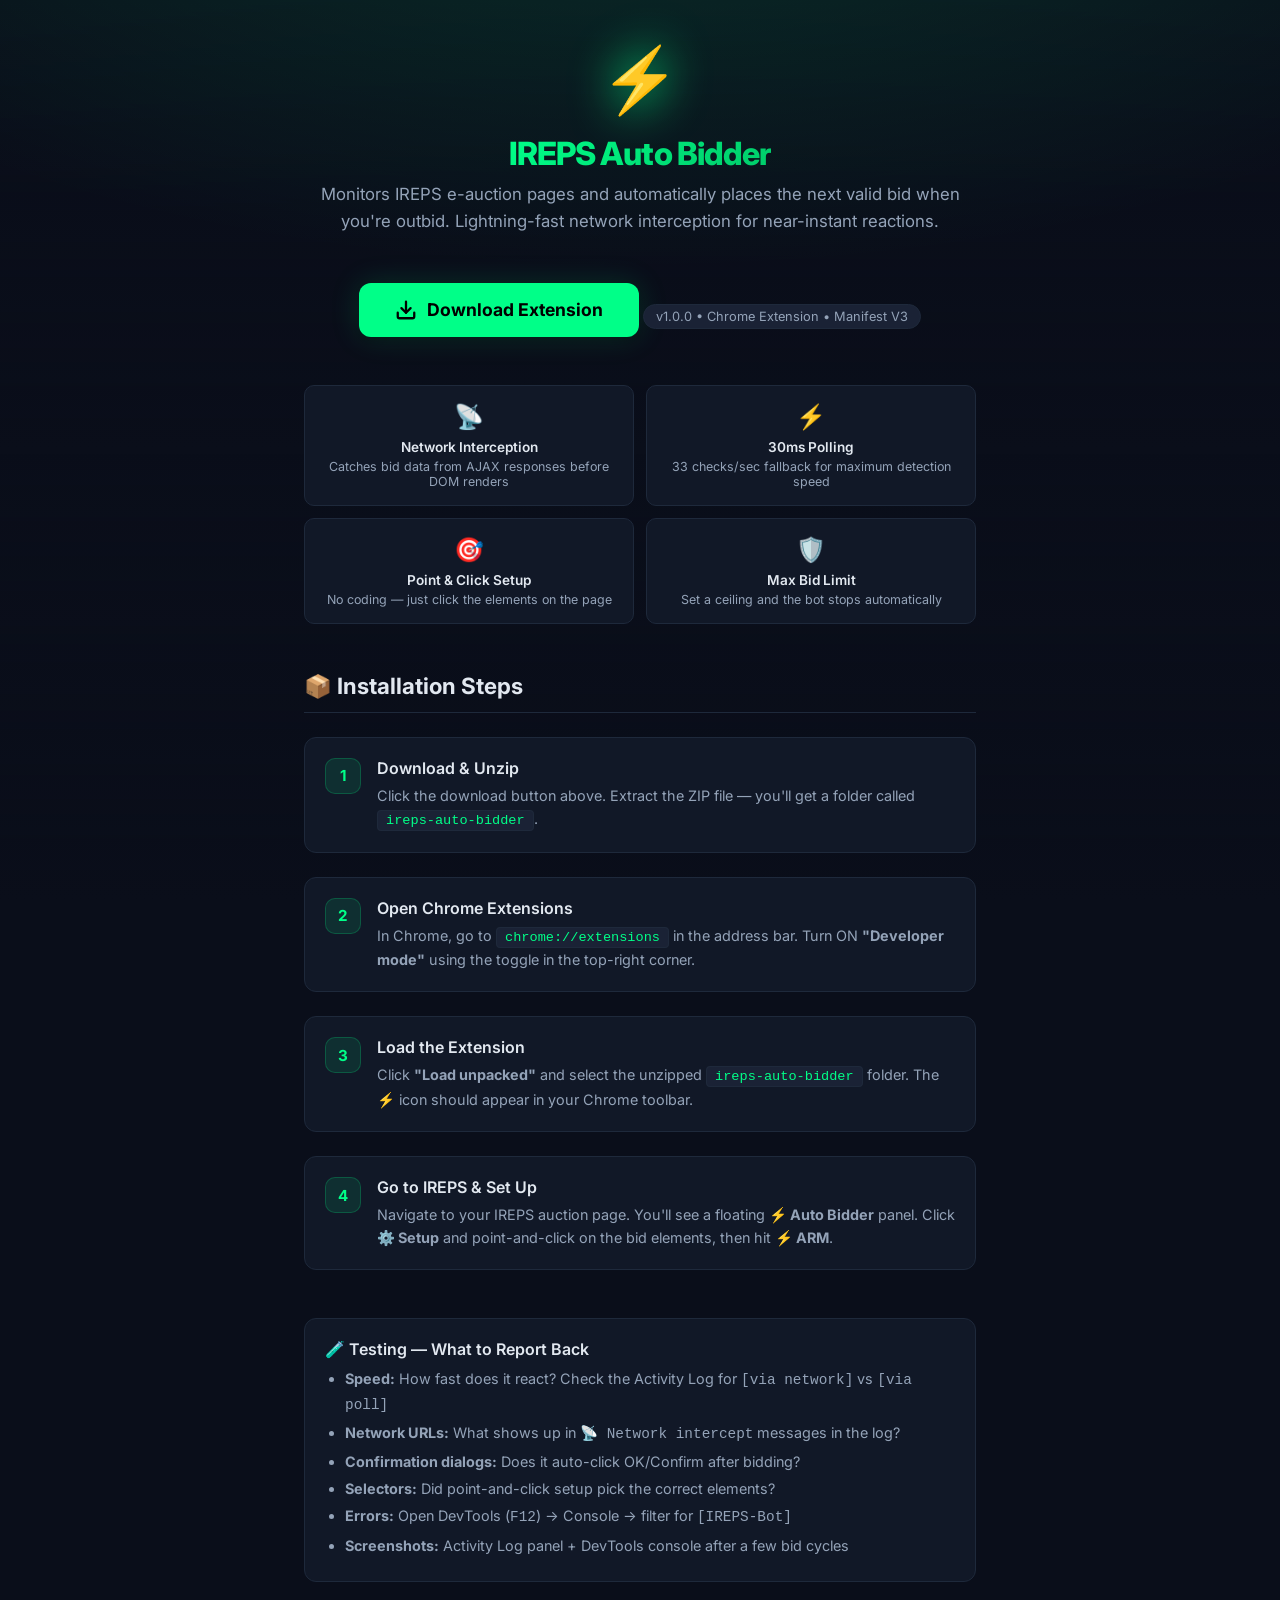
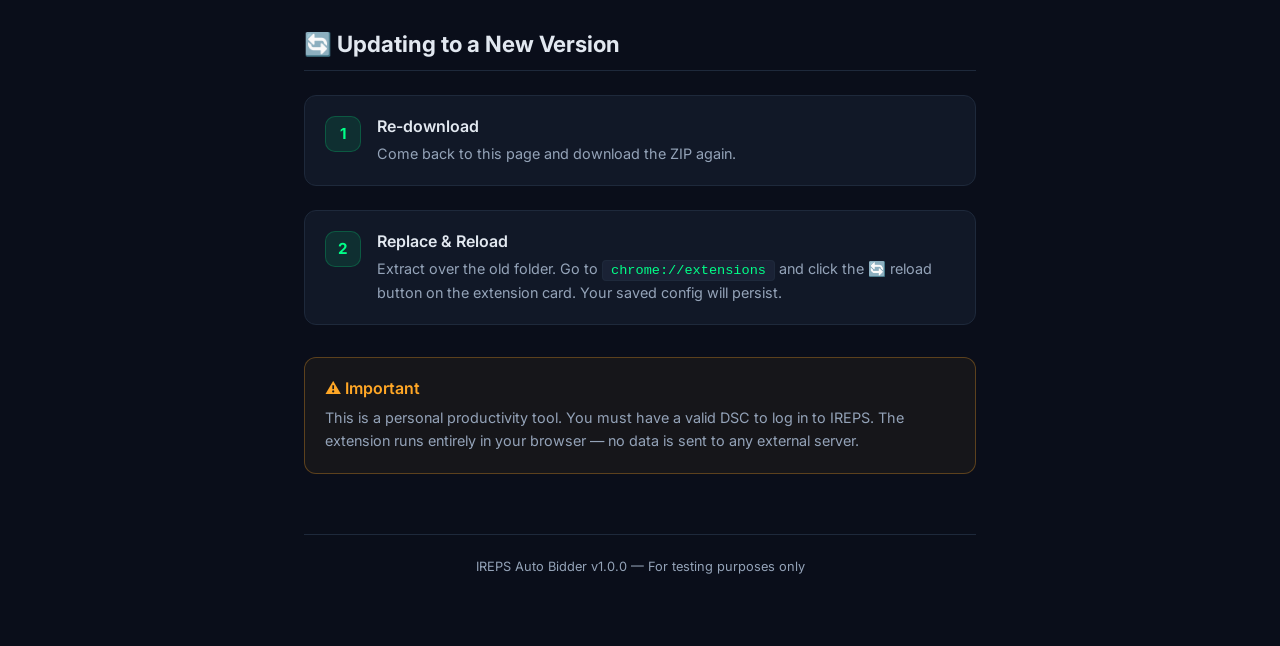
==== docs/index.html @ f345405d "feat: add install landing page for testers (GitHub Pages)" ====
<!DOCTYPE html>
<html lang="en">
<head>
  <meta charset="UTF-8">
  <meta name="viewport" content="width=device-width, initial-scale=1.0">
  <title>IREPS Auto Bidder — Install</title>
  <link href="https://fonts.googleapis.com/css2?family=Inter:wght@400;500;600;700;800&display=swap" rel="stylesheet">
  <style>
    :root {
      --bg: #0a0e1a;
      --surface: #111827;
      --surface-2: #1a2235;
      --border: #1e293b;
      --accent: #00ff88;
      --accent-dim: rgba(0, 255, 136, 0.1);
      --accent-glow: rgba(0, 255, 136, 0.15);
      --text: #e2e8f0;
      --text-dim: #94a3b8;
      --danger: #ff4757;
      --warning: #ffa726;
    }

    * { margin: 0; padding: 0; box-sizing: border-box; }

    body {
      font-family: 'Inter', -apple-system, sans-serif;
      background: var(--bg);
      color: var(--text);
      min-height: 100vh;
      overflow-x: hidden;
    }

    /* Animated background grid */
    body::before {
      content: '';
      position: fixed;
      inset: 0;
      background:
        radial-gradient(ellipse 80% 50% at 50% -20%, var(--accent-glow), transparent),
        linear-gradient(180deg, transparent 0%, var(--bg) 100%);
      z-index: 0;
    }

    .container {
      max-width: 720px;
      margin: 0 auto;
      padding: 40px 24px 80px;
      position: relative;
      z-index: 1;
    }

    /* Header */
    .hero {
      text-align: center;
      margin-bottom: 48px;
    }

    .hero-icon {
      font-size: 64px;
      display: block;
      margin-bottom: 16px;
      filter: drop-shadow(0 0 24px var(--accent));
      animation: pulse 2s ease-in-out infinite;
    }

    @keyframes pulse {
      0%, 100% { transform: scale(1); }
      50% { transform: scale(1.05); }
    }

    .hero h1 {
      font-size: 2rem;
      font-weight: 800;
      letter-spacing: -0.03em;
      margin-bottom: 8px;
    }

    .hero h1 span {
      background: linear-gradient(135deg, var(--accent), #00cc6a);
      -webkit-background-clip: text;
      -webkit-text-fill-color: transparent;
    }

    .hero p {
      color: var(--text-dim);
      font-size: 1.05rem;
      line-height: 1.6;
    }

    /* Download button */
    .download-section {
      text-align: center;
      margin-bottom: 48px;
    }

    .btn-download {
      display: inline-flex;
      align-items: center;
      gap: 10px;
      padding: 16px 36px;
      background: var(--accent);
      color: #000;
      font-size: 1.1rem;
      font-weight: 700;
      border: none;
      border-radius: 12px;
      cursor: pointer;
      text-decoration: none;
      transition: all 0.2s;
      box-shadow: 0 0 30px var(--accent-glow), 0 4px 12px rgba(0,0,0,0.3);
    }

    .btn-download:hover {
      transform: translateY(-2px);
      box-shadow: 0 0 40px rgba(0, 255, 136, 0.3), 0 8px 20px rgba(0,0,0,0.4);
    }

    .btn-download svg {
      width: 22px;
      height: 22px;
    }

    .version-tag {
      display: inline-block;
      margin-top: 12px;
      padding: 4px 12px;
      background: var(--surface-2);
      border: 1px solid var(--border);
      border-radius: 20px;
      font-size: 0.8rem;
      color: var(--text-dim);
    }

    /* Steps */
    .steps {
      margin-bottom: 48px;
    }

    .steps h2 {
      font-size: 1.4rem;
      font-weight: 700;
      margin-bottom: 24px;
      padding-bottom: 12px;
      border-bottom: 1px solid var(--border);
    }

    .step {
      display: flex;
      gap: 16px;
      margin-bottom: 24px;
      padding: 20px;
      background: var(--surface);
      border: 1px solid var(--border);
      border-radius: 12px;
      transition: border-color 0.2s;
    }

    .step:hover {
      border-color: var(--accent);
    }

    .step-number {
      flex-shrink: 0;
      width: 36px;
      height: 36px;
      display: flex;
      align-items: center;
      justify-content: center;
      background: var(--accent-dim);
      color: var(--accent);
      font-weight: 700;
      font-size: 0.95rem;
      border-radius: 10px;
      border: 1px solid rgba(0, 255, 136, 0.2);
    }

    .step-content h3 {
      font-size: 1rem;
      font-weight: 600;
      margin-bottom: 6px;
    }

    .step-content p {
      color: var(--text-dim);
      font-size: 0.9rem;
      line-height: 1.6;
    }

    .step-content code {
      background: var(--surface-2);
      padding: 2px 8px;
      border-radius: 4px;
      font-size: 0.85rem;
      color: var(--accent);
      border: 1px solid var(--border);
    }

    /* Info cards */
    .info-card {
      padding: 20px;
      background: var(--surface);
      border: 1px solid var(--border);
      border-radius: 12px;
      margin-bottom: 16px;
    }

    .info-card h3 {
      font-size: 1rem;
      font-weight: 600;
      margin-bottom: 8px;
      display: flex;
      align-items: center;
      gap: 8px;
    }

    .info-card p, .info-card li {
      color: var(--text-dim);
      font-size: 0.9rem;
      line-height: 1.6;
    }

    .info-card ul {
      padding-left: 20px;
      margin-top: 8px;
    }

    .info-card ul li {
      margin-bottom: 4px;
    }

    .warning-card {
      border-color: rgba(255, 167, 38, 0.3);
      background: rgba(255, 167, 38, 0.05);
    }

    .warning-card h3 { color: var(--warning); }

    /* Features section */
    .features {
      display: grid;
      grid-template-columns: 1fr 1fr;
      gap: 12px;
      margin-bottom: 48px;
    }

    .feature {
      padding: 16px;
      background: var(--surface);
      border: 1px solid var(--border);
      border-radius: 10px;
      text-align: center;
    }

    .feature-icon {
      font-size: 1.5rem;
      margin-bottom: 8px;
    }

    .feature h4 {
      font-size: 0.85rem;
      font-weight: 600;
      margin-bottom: 4px;
    }

    .feature p {
      font-size: 0.78rem;
      color: var(--text-dim);
    }

    /* Update section */
    .update-section {
      margin-top: 48px;
    }

    .update-section h2 {
      font-size: 1.4rem;
      font-weight: 700;
      margin-bottom: 24px;
      padding-bottom: 12px;
      border-bottom: 1px solid var(--border);
    }

    /* Footer */
    .footer {
      text-align: center;
      margin-top: 60px;
      padding-top: 24px;
      border-top: 1px solid var(--border);
      color: var(--text-dim);
      font-size: 0.8rem;
    }

    /* Responsive */
    @media (max-width: 600px) {
      .features { grid-template-columns: 1fr; }
      .hero h1 { font-size: 1.6rem; }
      .container { padding: 24px 16px 60px; }
    }
  </style>
</head>
<body>
  <div class="container">
    <!-- Hero -->
    <div class="hero">
      <span class="hero-icon">⚡</span>
      <h1><span>IREPS Auto Bidder</span></h1>
      <p>Monitors IREPS e-auction pages and automatically places the next valid bid when you're outbid. Lightning-fast network interception for near-instant reactions.</p>
    </div>

    <!-- Download -->
    <div class="download-section">
      <a class="btn-download" id="downloadBtn" href="#">
        <svg viewBox="0 0 24 24" fill="none" stroke="currentColor" stroke-width="2.5" stroke-linecap="round" stroke-linejoin="round">
          <path d="M21 15v4a2 2 0 0 1-2 2H5a2 2 0 0 1-2-2v-4"/>
          <polyline points="7 10 12 15 17 10"/>
          <line x1="12" y1="15" x2="12" y2="3"/>
        </svg>
        Download Extension
      </a>
      <div class="version-tag">v1.0.0 • Chrome Extension • Manifest V3</div>
    </div>

    <!-- Features -->
    <div class="features">
      <div class="feature">
        <div class="feature-icon">📡</div>
        <h4>Network Interception</h4>
        <p>Catches bid data from AJAX responses before DOM renders</p>
      </div>
      <div class="feature">
        <div class="feature-icon">⚡</div>
        <h4>30ms Polling</h4>
        <p>33 checks/sec fallback for maximum detection speed</p>
      </div>
      <div class="feature">
        <div class="feature-icon">🎯</div>
        <h4>Point & Click Setup</h4>
        <p>No coding — just click the elements on the page</p>
      </div>
      <div class="feature">
        <div class="feature-icon">🛡️</div>
        <h4>Max Bid Limit</h4>
        <p>Set a ceiling and the bot stops automatically</p>
      </div>
    </div>

    <!-- Install Steps -->
    <div class="steps">
      <h2>📦 Installation Steps</h2>

      <div class="step">
        <div class="step-number">1</div>
        <div class="step-content">
          <h3>Download & Unzip</h3>
          <p>Click the download button above. Extract the ZIP file — you'll get a folder called <code>ireps-auto-bidder</code>.</p>
        </div>
      </div>

      <div class="step">
        <div class="step-number">2</div>
        <div class="step-content">
          <h3>Open Chrome Extensions</h3>
          <p>In Chrome, go to <code>chrome://extensions</code> in the address bar. Turn ON <strong>"Developer mode"</strong> using the toggle in the top-right corner.</p>
        </div>
      </div>

      <div class="step">
        <div class="step-number">3</div>
        <div class="step-content">
          <h3>Load the Extension</h3>
          <p>Click <strong>"Load unpacked"</strong> and select the unzipped <code>ireps-auto-bidder</code> folder. The ⚡ icon should appear in your Chrome toolbar.</p>
        </div>
      </div>

      <div class="step">
        <div class="step-number">4</div>
        <div class="step-content">
          <h3>Go to IREPS & Set Up</h3>
          <p>Navigate to your IREPS auction page. You'll see a floating <strong>⚡ Auto Bidder</strong> panel. Click <strong>⚙️ Setup</strong> and point-and-click on the bid elements, then hit <strong>⚡ ARM</strong>.</p>
        </div>
      </div>
    </div>

    <!-- What to report -->
    <div class="info-card">
      <h3>🧪 Testing — What to Report Back</h3>
      <ul>
        <li><strong>Speed:</strong> How fast does it react? Check the Activity Log for <code>[via network]</code> vs <code>[via poll]</code></li>
        <li><strong>Network URLs:</strong> What shows up in <code>📡 Network intercept</code> messages in the log?</li>
        <li><strong>Confirmation dialogs:</strong> Does it auto-click OK/Confirm after bidding?</li>
        <li><strong>Selectors:</strong> Did point-and-click setup pick the correct elements?</li>
        <li><strong>Errors:</strong> Open DevTools (<code>F12</code>) → Console → filter for <code>[IREPS-Bot]</code></li>
        <li><strong>Screenshots:</strong> Activity Log panel + DevTools console after a few bid cycles</li>
      </ul>
    </div>

    <!-- Update instructions -->
    <div class="update-section">
      <h2>🔄 Updating to a New Version</h2>
      <div class="step">
        <div class="step-number">1</div>
        <div class="step-content">
          <h3>Re-download</h3>
          <p>Come back to this page and download the ZIP again.</p>
        </div>
      </div>
      <div class="step">
        <div class="step-number">2</div>
        <div class="step-content">
          <h3>Replace & Reload</h3>
          <p>Extract over the old folder. Go to <code>chrome://extensions</code> and click the 🔄 reload button on the extension card. Your saved config will persist.</p>
        </div>
      </div>
    </div>

    <div class="info-card warning-card" style="margin-top: 32px;">
      <h3>⚠️ Important</h3>
      <p>This is a personal productivity tool. You must have a valid DSC to log in to IREPS. The extension runs entirely in your browser — no data is sent to any external server.</p>
    </div>

    <div class="footer">
      <p>IREPS Auto Bidder v1.0.0 &mdash; For testing purposes only</p>
    </div>
  </div>

  <script>
    // Set download URL based on GitHub repo
    // Replace OWNER and REPO with actual values
    const owner = 'ryuk6911';
    const repo = 'ireps-auto-bidder';
    const downloadUrl = `https://github.com/${owner}/${repo}/archive/refs/heads/main.zip`;

    document.getElementById('downloadBtn').href = downloadUrl;
  </script>
</body>
</html>
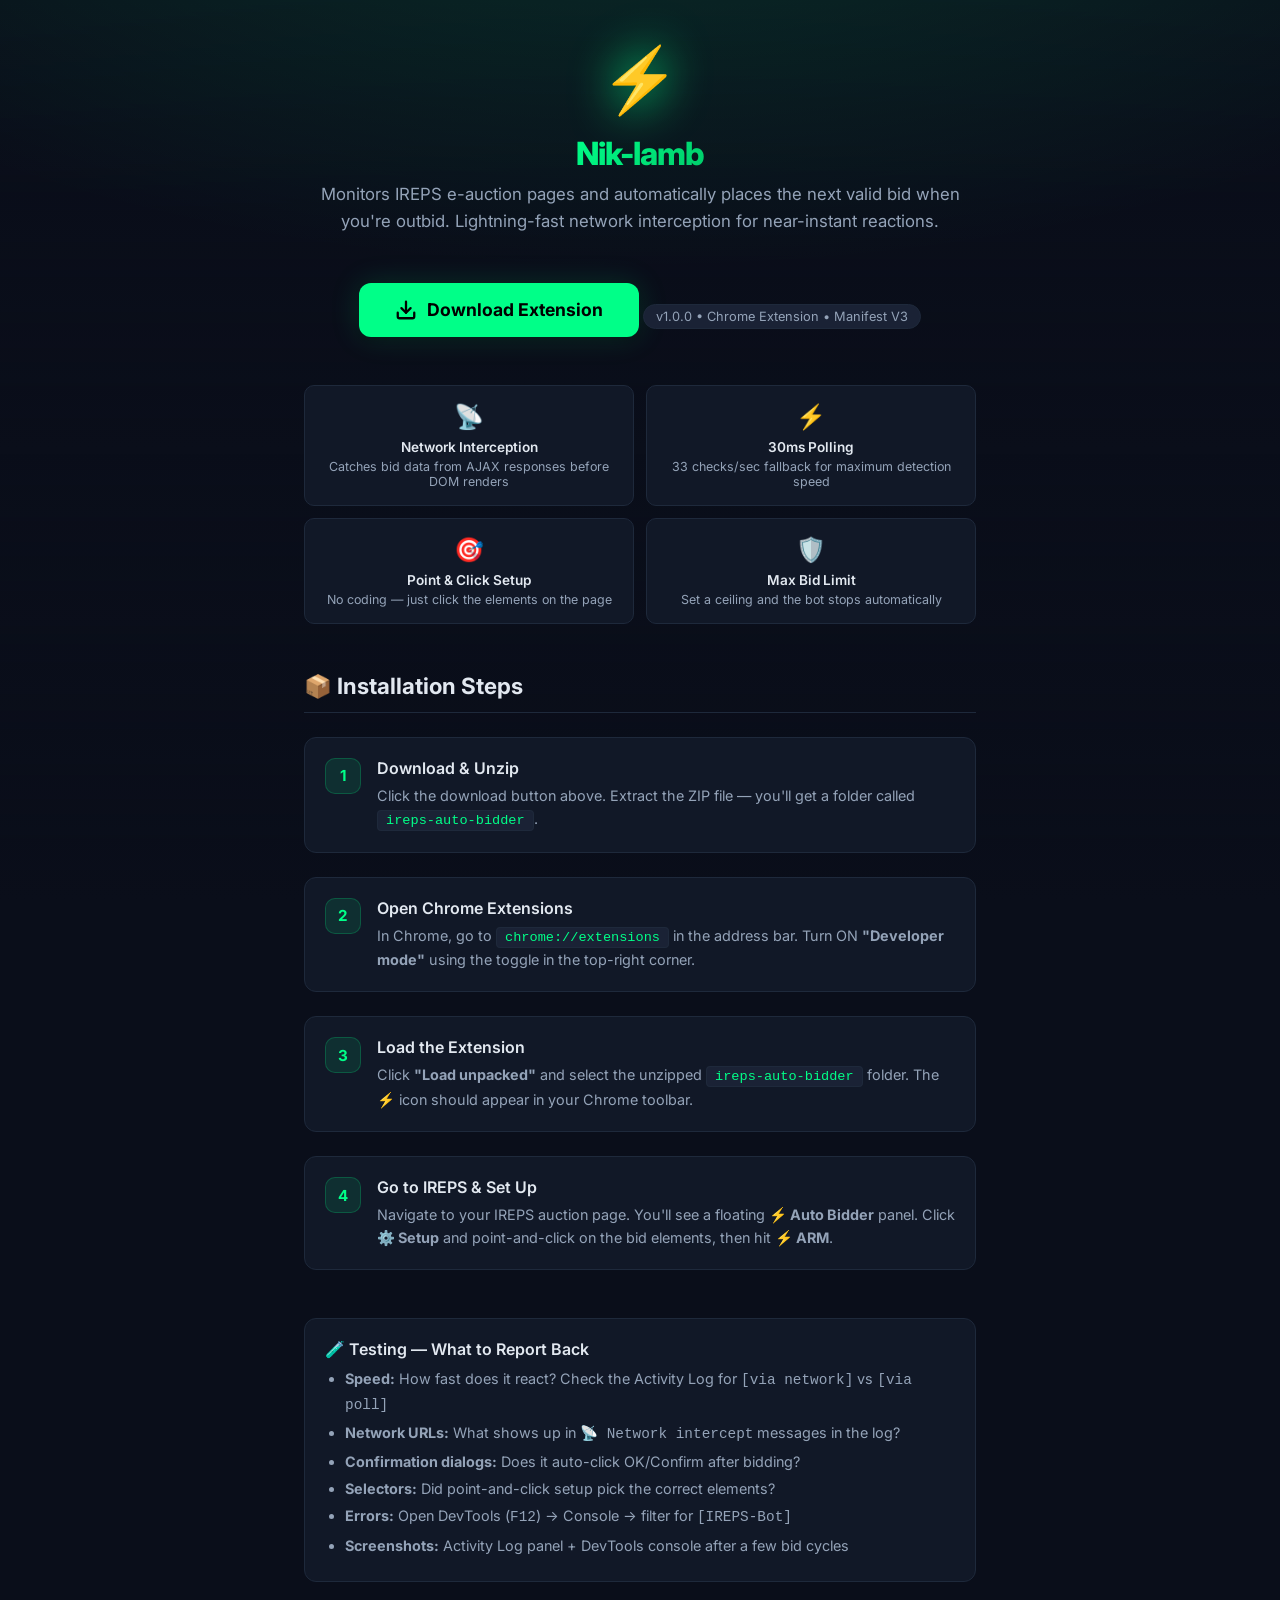
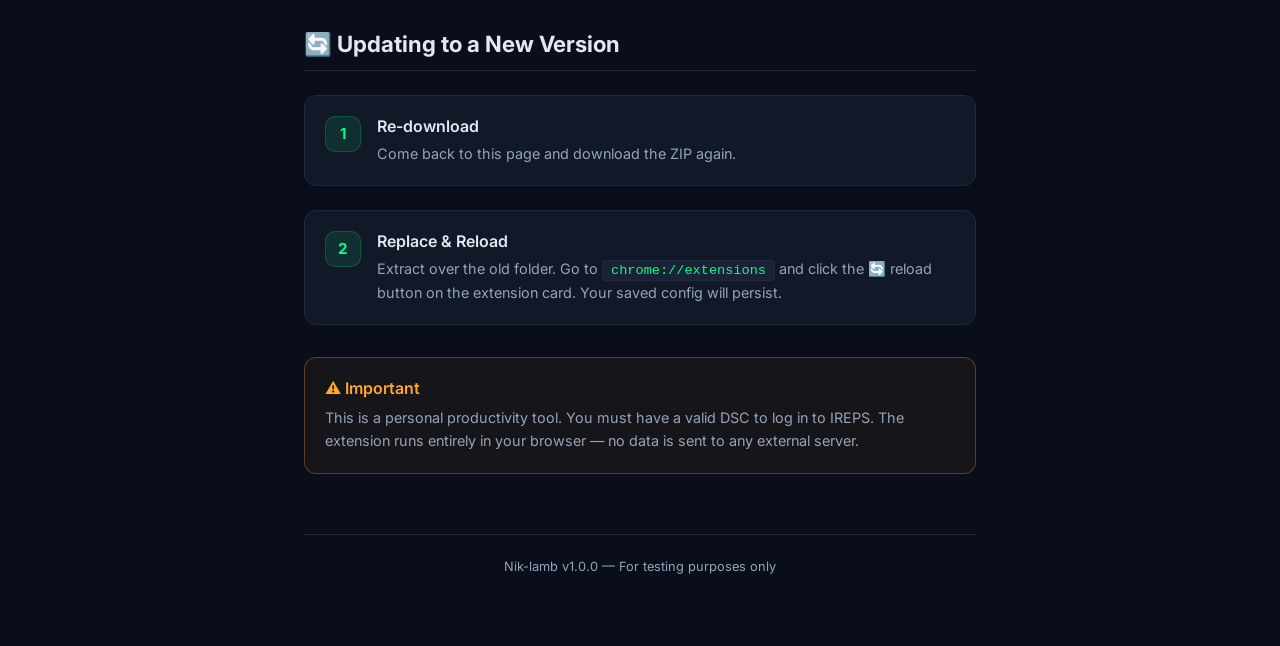
==== commit 6ab56f8d: "rename: IREPS Auto Bidder → Nik-lamb" ====
--- a/docs/index.html
+++ b/docs/index.html
@@ -3,7 +3,7 @@
 <head>
   <meta charset="UTF-8">
   <meta name="viewport" content="width=device-width, initial-scale=1.0">
-  <title>IREPS Auto Bidder — Install</title>
+  <title>Nik-lamb — Install</title>
   <link href="https://fonts.googleapis.com/css2?family=Inter:wght@400;500;600;700;800&display=swap" rel="stylesheet">
   <style>
     :root {
@@ -303,7 +303,7 @@
     <!-- Hero -->
     <div class="hero">
       <span class="hero-icon">⚡</span>
-      <h1><span>IREPS Auto Bidder</span></h1>
+      <h1><span>Nik-lamb</span></h1>
       <p>Monitors IREPS e-auction pages and automatically places the next valid bid when you're outbid. Lightning-fast network interception for near-instant reactions.</p>
     </div>
 
@@ -419,7 +419,7 @@
     </div>
 
     <div class="footer">
-      <p>IREPS Auto Bidder v1.0.0 &mdash; For testing purposes only</p>
+      <p>Nik-lamb v1.0.0 &mdash; For testing purposes only</p>
     </div>
   </div>
 
@@ -427,7 +427,7 @@
     // Set download URL based on GitHub repo
     // Replace OWNER and REPO with actual values
     const owner = 'ryuk6911';
-    const repo = 'ireps-auto-bidder';
+    const repo = 'nik-lamb';
     const downloadUrl = `https://github.com/${owner}/${repo}/archive/refs/heads/main.zip`;
 
     document.getElementById('downloadBtn').href = downloadUrl;
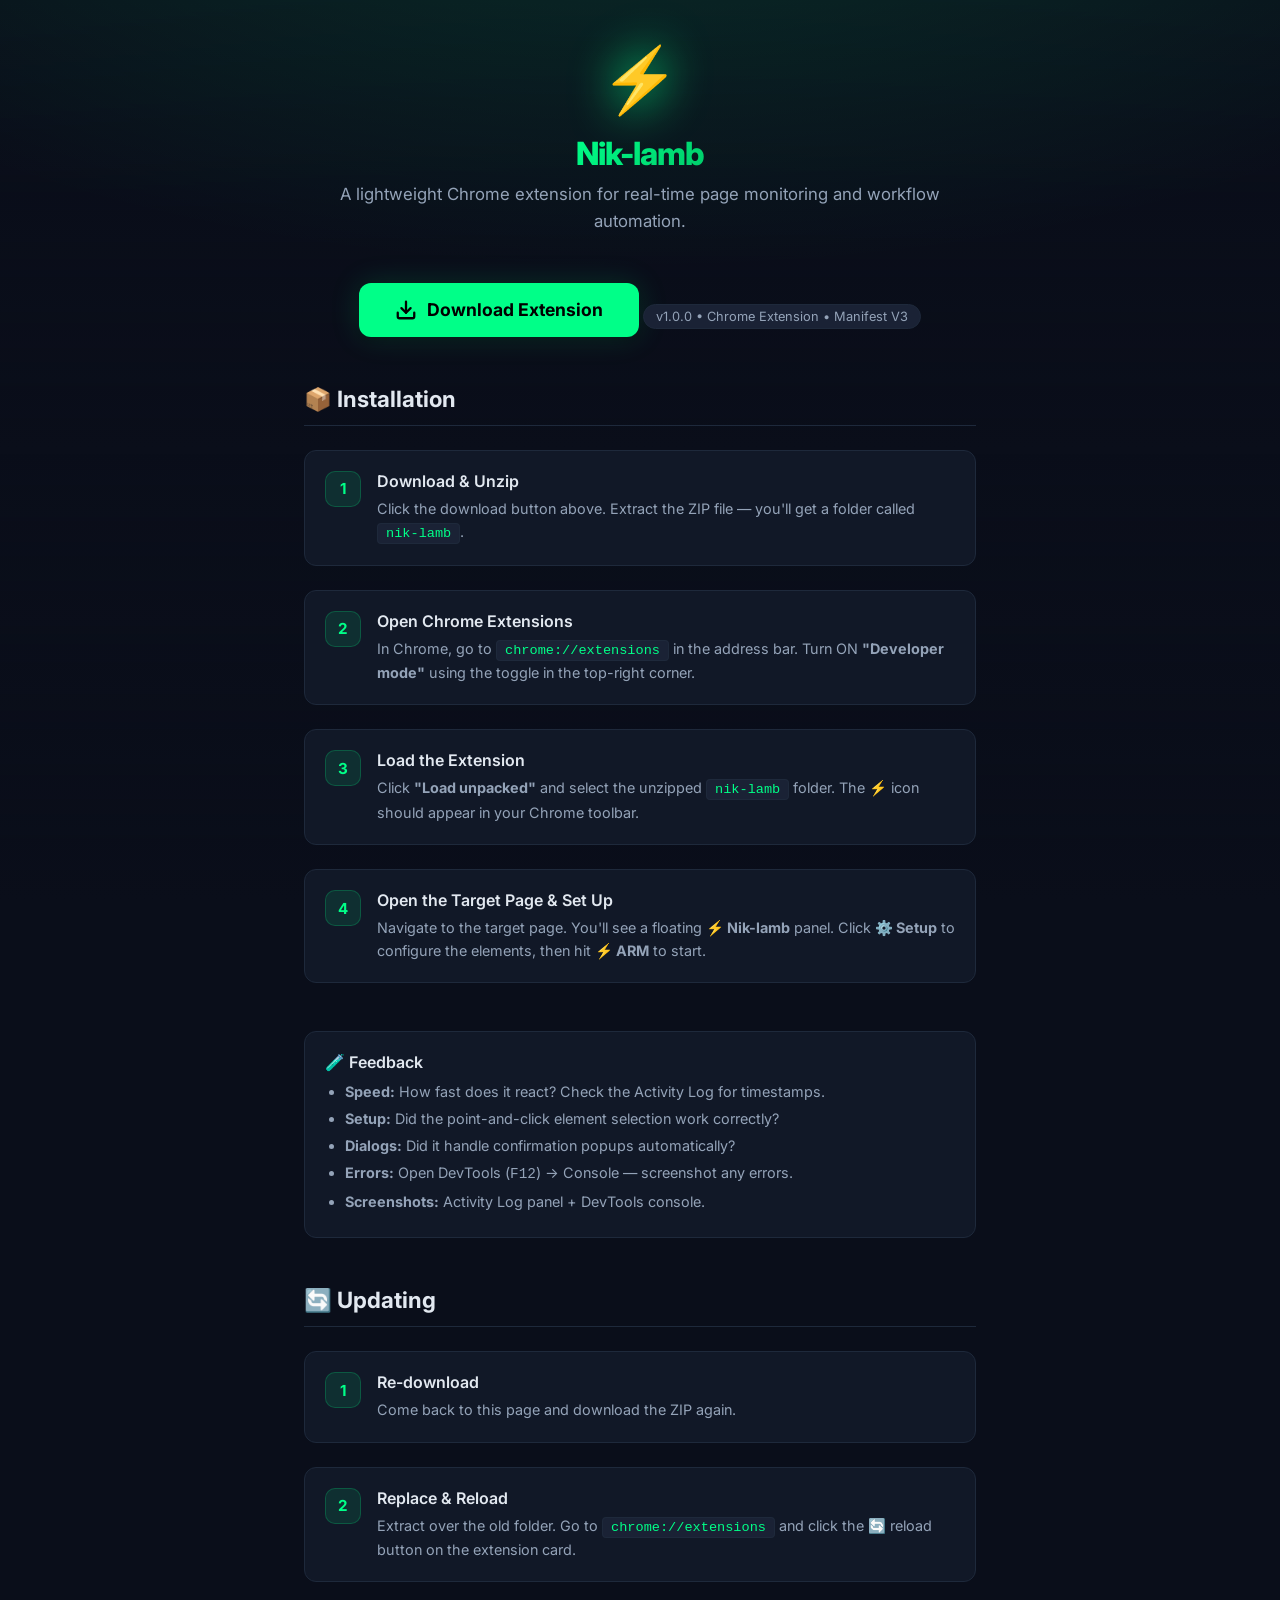
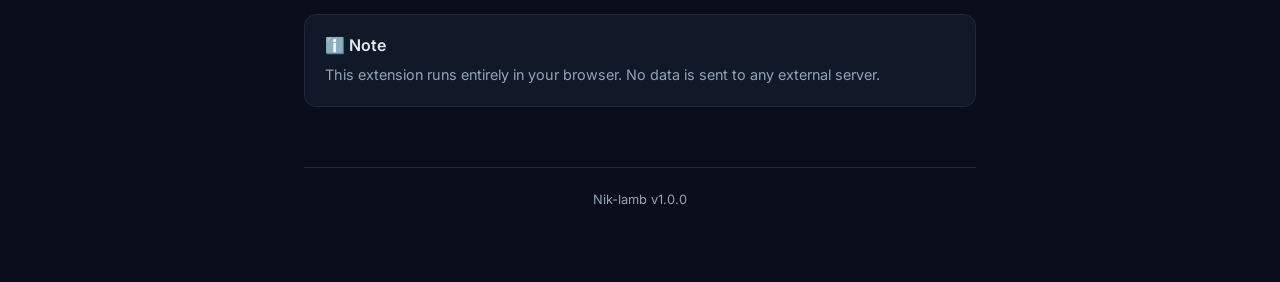
==== commit 45847002: "rebrand: sanitize all public-facing references" ====
--- a/docs/index.html
+++ b/docs/index.html
@@ -16,7 +16,6 @@
       --accent-glow: rgba(0, 255, 136, 0.15);
       --text: #e2e8f0;
       --text-dim: #94a3b8;
-      --danger: #ff4757;
       --warning: #ffa726;
     }
 
@@ -30,7 +29,6 @@
       overflow-x: hidden;
     }
 
-    /* Animated background grid */
     body::before {
       content: '';
       position: fixed;
@@ -49,7 +47,6 @@
       z-index: 1;
     }
 
-    /* Header */
     .hero {
       text-align: center;
       margin-bottom: 48px;
@@ -87,7 +84,6 @@
       line-height: 1.6;
     }
 
-    /* Download button */
     .download-section {
       text-align: center;
       margin-bottom: 48px;
@@ -131,7 +127,6 @@
       color: var(--text-dim);
     }
 
-    /* Steps */
     .steps {
       margin-bottom: 48px;
     }
@@ -195,7 +190,6 @@
       border: 1px solid var(--border);
     }
 
-    /* Info cards */
     .info-card {
       padding: 20px;
       background: var(--surface);
@@ -228,46 +222,6 @@
       margin-bottom: 4px;
     }
 
-    .warning-card {
-      border-color: rgba(255, 167, 38, 0.3);
-      background: rgba(255, 167, 38, 0.05);
-    }
-
-    .warning-card h3 { color: var(--warning); }
-
-    /* Features section */
-    .features {
-      display: grid;
-      grid-template-columns: 1fr 1fr;
-      gap: 12px;
-      margin-bottom: 48px;
-    }
-
-    .feature {
-      padding: 16px;
-      background: var(--surface);
-      border: 1px solid var(--border);
-      border-radius: 10px;
-      text-align: center;
-    }
-
-    .feature-icon {
-      font-size: 1.5rem;
-      margin-bottom: 8px;
-    }
-
-    .feature h4 {
-      font-size: 0.85rem;
-      font-weight: 600;
-      margin-bottom: 4px;
-    }
-
-    .feature p {
-      font-size: 0.78rem;
-      color: var(--text-dim);
-    }
-
-    /* Update section */
     .update-section {
       margin-top: 48px;
     }
@@ -280,7 +234,6 @@
       border-bottom: 1px solid var(--border);
     }
 
-    /* Footer */
     .footer {
       text-align: center;
       margin-top: 60px;
@@ -290,9 +243,7 @@
       font-size: 0.8rem;
     }
 
-    /* Responsive */
     @media (max-width: 600px) {
-      .features { grid-template-columns: 1fr; }
       .hero h1 { font-size: 1.6rem; }
       .container { padding: 24px 16px 60px; }
     }
@@ -300,14 +251,12 @@
 </head>
 <body>
   <div class="container">
-    <!-- Hero -->
     <div class="hero">
       <span class="hero-icon">⚡</span>
       <h1><span>Nik-lamb</span></h1>
-      <p>Monitors IREPS e-auction pages and automatically places the next valid bid when you're outbid. Lightning-fast network interception for near-instant reactions.</p>
-    </div>
-
-    <!-- Download -->
+      <p>A lightweight Chrome extension for real-time page monitoring and workflow automation.</p>
+    </div>
+
     <div class="download-section">
       <a class="btn-download" id="downloadBtn" href="#">
         <svg viewBox="0 0 24 24" fill="none" stroke="currentColor" stroke-width="2.5" stroke-linecap="round" stroke-linejoin="round">
@@ -320,39 +269,14 @@
       <div class="version-tag">v1.0.0 • Chrome Extension • Manifest V3</div>
     </div>
 
-    <!-- Features -->
-    <div class="features">
-      <div class="feature">
-        <div class="feature-icon">📡</div>
-        <h4>Network Interception</h4>
-        <p>Catches bid data from AJAX responses before DOM renders</p>
-      </div>
-      <div class="feature">
-        <div class="feature-icon">⚡</div>
-        <h4>30ms Polling</h4>
-        <p>33 checks/sec fallback for maximum detection speed</p>
-      </div>
-      <div class="feature">
-        <div class="feature-icon">🎯</div>
-        <h4>Point & Click Setup</h4>
-        <p>No coding — just click the elements on the page</p>
-      </div>
-      <div class="feature">
-        <div class="feature-icon">🛡️</div>
-        <h4>Max Bid Limit</h4>
-        <p>Set a ceiling and the bot stops automatically</p>
-      </div>
-    </div>
-
-    <!-- Install Steps -->
     <div class="steps">
-      <h2>📦 Installation Steps</h2>
+      <h2>📦 Installation</h2>
 
       <div class="step">
         <div class="step-number">1</div>
         <div class="step-content">
           <h3>Download & Unzip</h3>
-          <p>Click the download button above. Extract the ZIP file — you'll get a folder called <code>ireps-auto-bidder</code>.</p>
+          <p>Click the download button above. Extract the ZIP file — you'll get a folder called <code>nik-lamb</code>.</p>
         </div>
       </div>
 
@@ -368,35 +292,32 @@
         <div class="step-number">3</div>
         <div class="step-content">
           <h3>Load the Extension</h3>
-          <p>Click <strong>"Load unpacked"</strong> and select the unzipped <code>ireps-auto-bidder</code> folder. The ⚡ icon should appear in your Chrome toolbar.</p>
+          <p>Click <strong>"Load unpacked"</strong> and select the unzipped <code>nik-lamb</code> folder. The ⚡ icon should appear in your Chrome toolbar.</p>
         </div>
       </div>
 
       <div class="step">
         <div class="step-number">4</div>
         <div class="step-content">
-          <h3>Go to IREPS & Set Up</h3>
-          <p>Navigate to your IREPS auction page. You'll see a floating <strong>⚡ Auto Bidder</strong> panel. Click <strong>⚙️ Setup</strong> and point-and-click on the bid elements, then hit <strong>⚡ ARM</strong>.</p>
-        </div>
-      </div>
-    </div>
-
-    <!-- What to report -->
+          <h3>Open the Target Page & Set Up</h3>
+          <p>Navigate to the target page. You'll see a floating <strong>⚡ Nik-lamb</strong> panel. Click <strong>⚙️ Setup</strong> to configure the elements, then hit <strong>⚡ ARM</strong> to start.</p>
+        </div>
+      </div>
+    </div>
+
     <div class="info-card">
-      <h3>🧪 Testing — What to Report Back</h3>
+      <h3>🧪 Feedback</h3>
       <ul>
-        <li><strong>Speed:</strong> How fast does it react? Check the Activity Log for <code>[via network]</code> vs <code>[via poll]</code></li>
-        <li><strong>Network URLs:</strong> What shows up in <code>📡 Network intercept</code> messages in the log?</li>
-        <li><strong>Confirmation dialogs:</strong> Does it auto-click OK/Confirm after bidding?</li>
-        <li><strong>Selectors:</strong> Did point-and-click setup pick the correct elements?</li>
-        <li><strong>Errors:</strong> Open DevTools (<code>F12</code>) → Console → filter for <code>[IREPS-Bot]</code></li>
-        <li><strong>Screenshots:</strong> Activity Log panel + DevTools console after a few bid cycles</li>
+        <li><strong>Speed:</strong> How fast does it react? Check the Activity Log for timestamps.</li>
+        <li><strong>Setup:</strong> Did the point-and-click element selection work correctly?</li>
+        <li><strong>Dialogs:</strong> Did it handle confirmation popups automatically?</li>
+        <li><strong>Errors:</strong> Open DevTools (<code>F12</code>) → Console — screenshot any errors.</li>
+        <li><strong>Screenshots:</strong> Activity Log panel + DevTools console.</li>
       </ul>
     </div>
 
-    <!-- Update instructions -->
     <div class="update-section">
-      <h2>🔄 Updating to a New Version</h2>
+      <h2>🔄 Updating</h2>
       <div class="step">
         <div class="step-number">1</div>
         <div class="step-content">
@@ -408,28 +329,25 @@
         <div class="step-number">2</div>
         <div class="step-content">
           <h3>Replace & Reload</h3>
-          <p>Extract over the old folder. Go to <code>chrome://extensions</code> and click the 🔄 reload button on the extension card. Your saved config will persist.</p>
-        </div>
-      </div>
-    </div>
-
-    <div class="info-card warning-card" style="margin-top: 32px;">
-      <h3>⚠️ Important</h3>
-      <p>This is a personal productivity tool. You must have a valid DSC to log in to IREPS. The extension runs entirely in your browser — no data is sent to any external server.</p>
+          <p>Extract over the old folder. Go to <code>chrome://extensions</code> and click the 🔄 reload button on the extension card.</p>
+        </div>
+      </div>
+    </div>
+
+    <div class="info-card" style="margin-top: 32px;">
+      <h3>ℹ️ Note</h3>
+      <p>This extension runs entirely in your browser. No data is sent to any external server.</p>
     </div>
 
     <div class="footer">
-      <p>Nik-lamb v1.0.0 &mdash; For testing purposes only</p>
+      <p>Nik-lamb v1.0.0</p>
     </div>
   </div>
 
   <script>
-    // Set download URL based on GitHub repo
-    // Replace OWNER and REPO with actual values
     const owner = 'ryuk6911';
     const repo = 'nik-lamb';
     const downloadUrl = `https://github.com/${owner}/${repo}/archive/refs/heads/main.zip`;
-
     document.getElementById('downloadBtn').href = downloadUrl;
   </script>
 </body>
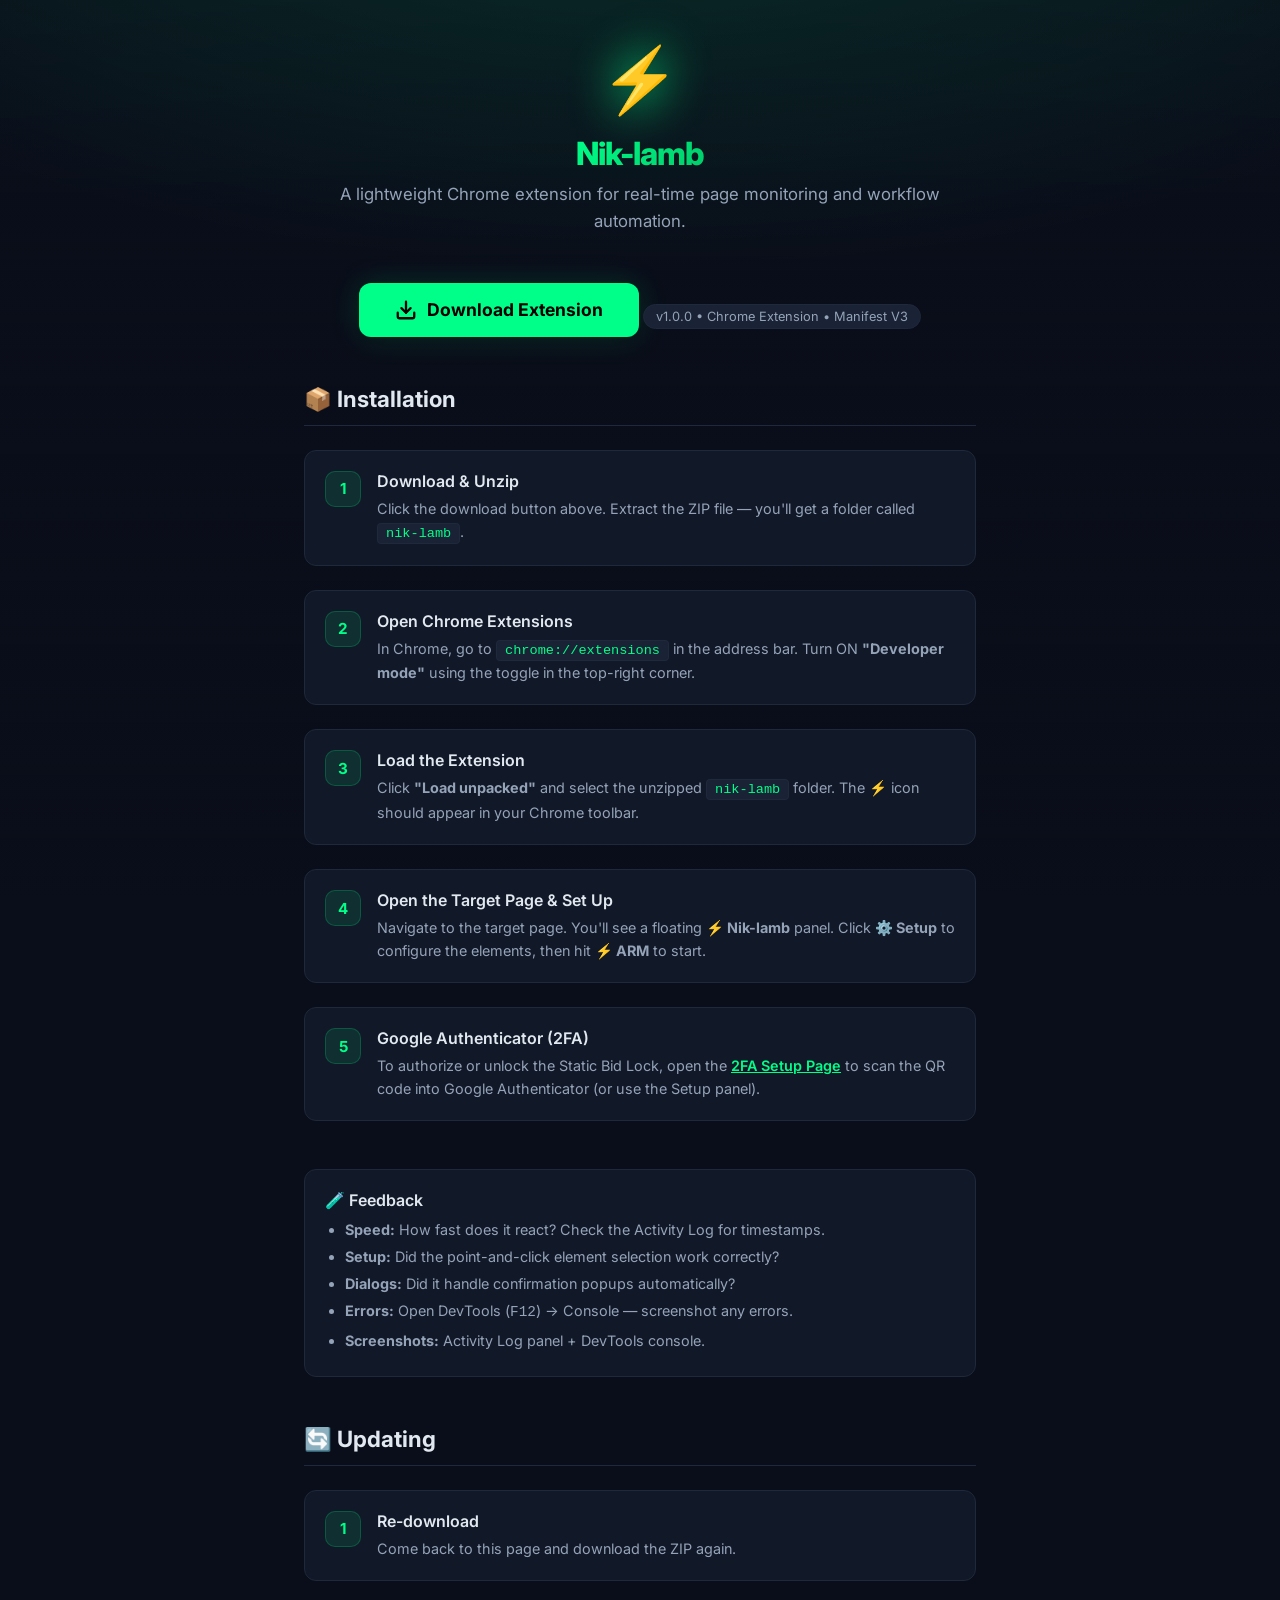
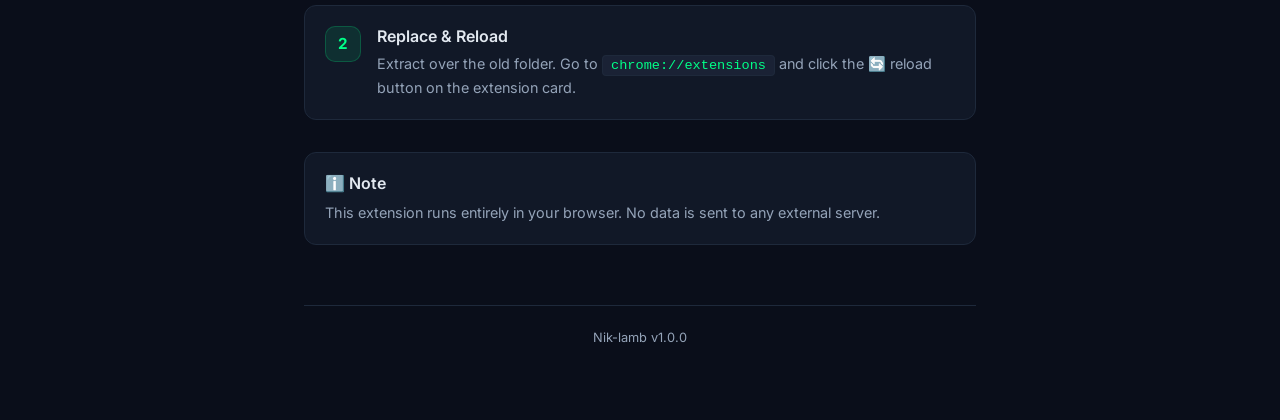
==== commit 13da62d0: "fix: round bids to nearest whole number, prevent multiple bids, and publish 2FA setup to docs" ====
--- a/docs/index.html
+++ b/docs/index.html
@@ -303,6 +303,14 @@
           <p>Navigate to the target page. You'll see a floating <strong>⚡ Nik-lamb</strong> panel. Click <strong>⚙️ Setup</strong> to configure the elements, then hit <strong>⚡ ARM</strong> to start.</p>
         </div>
       </div>
+
+      <div class="step">
+        <div class="step-number">5</div>
+        <div class="step-content">
+          <h3>Google Authenticator (2FA)</h3>
+          <p>To authorize or unlock the Static Bid Lock, open the <a href="setup_2fa.html" style="color: var(--accent); font-weight: 600;">2FA Setup Page</a> to scan the QR code into Google Authenticator (or use the Setup panel).</p>
+        </div>
+      </div>
     </div>
 
     <div class="info-card">
